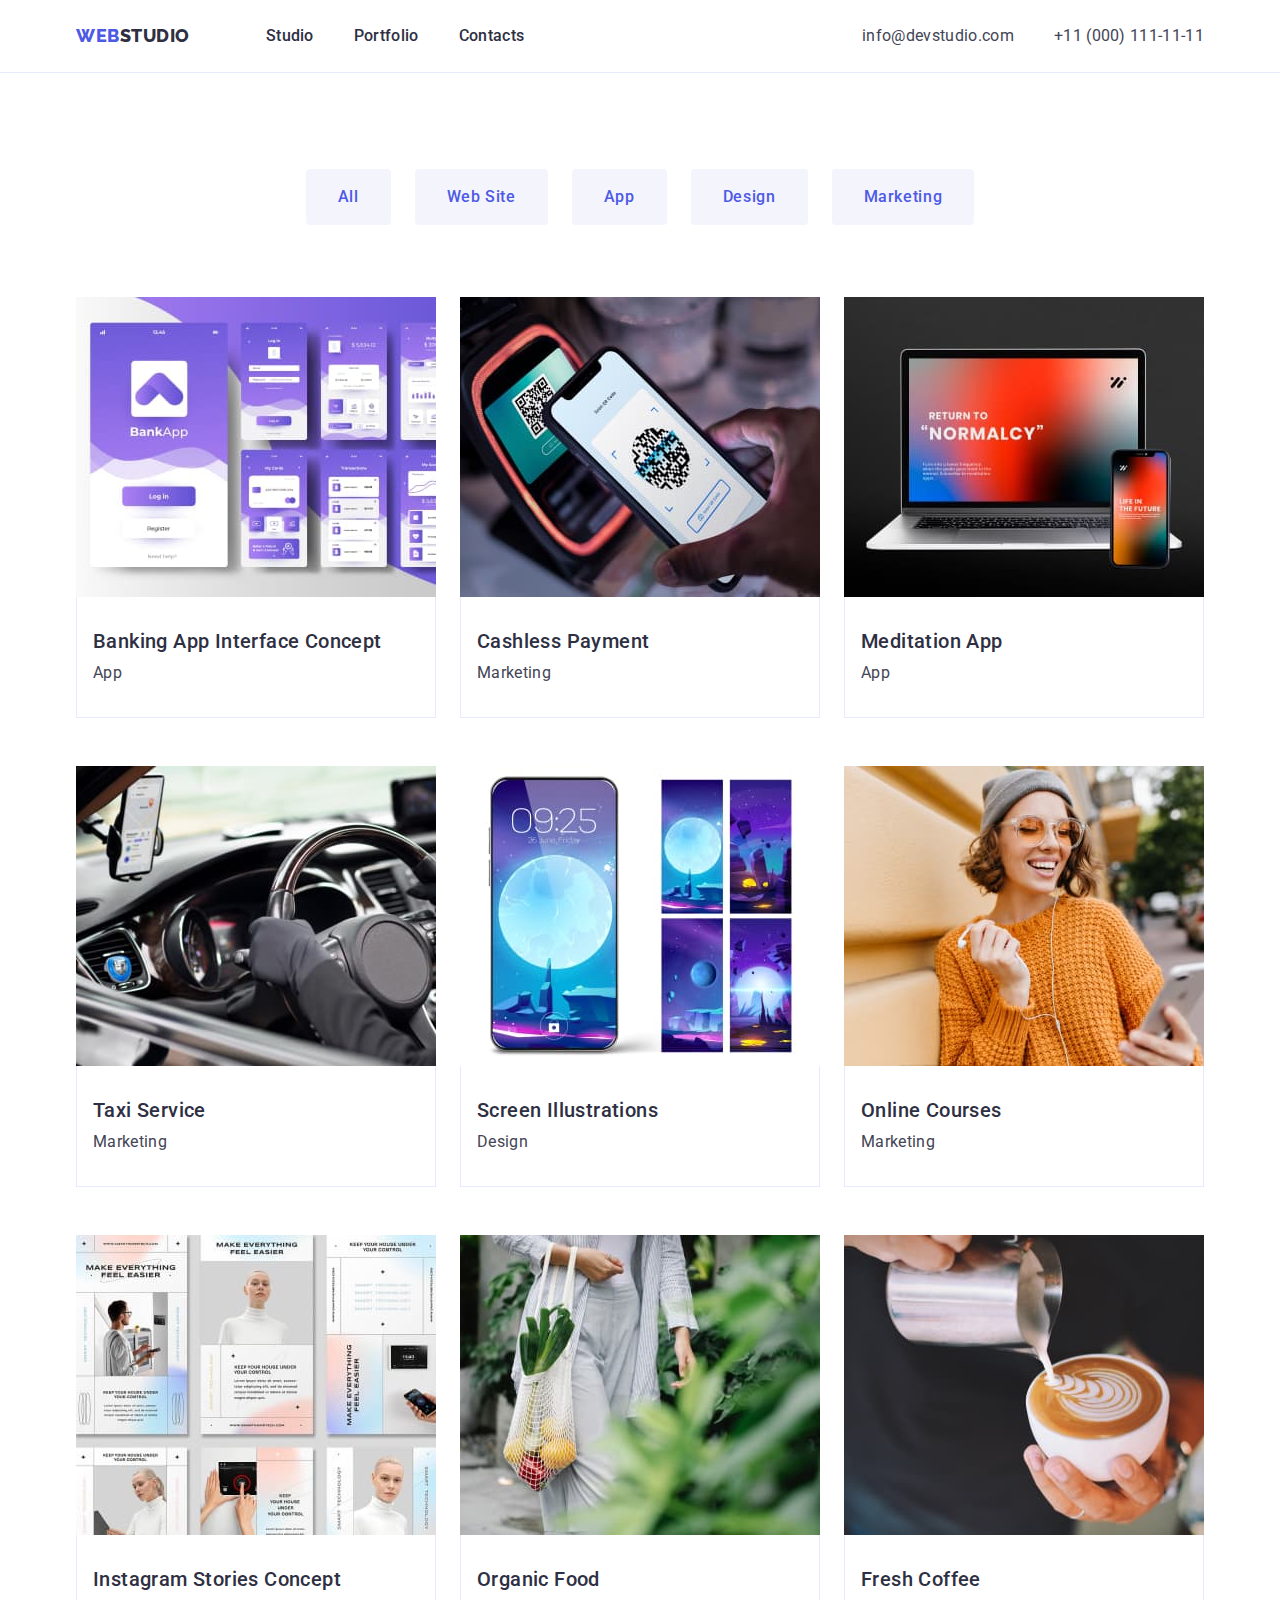
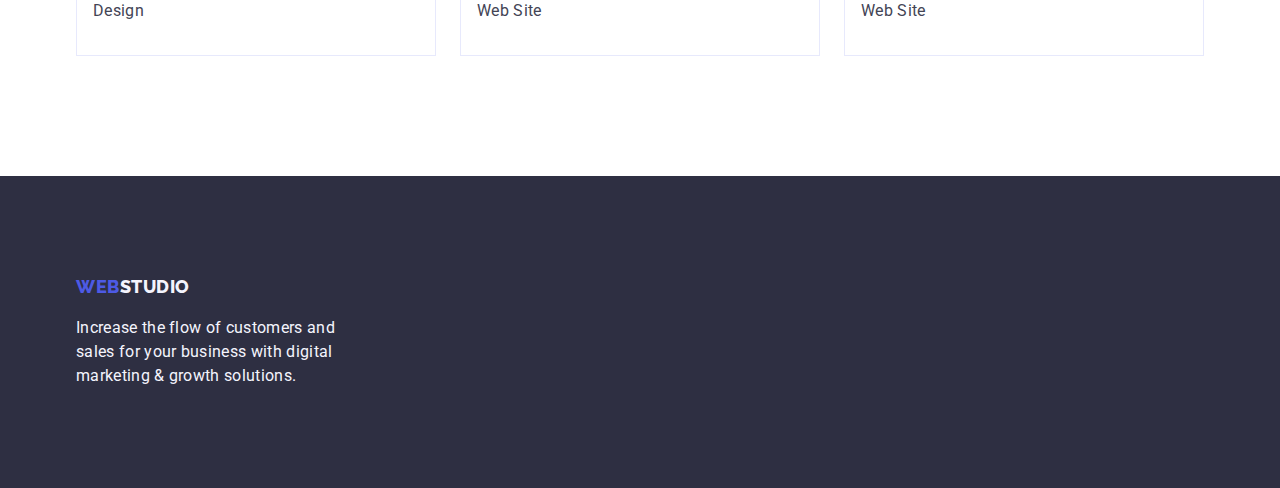
==== portfolio.html @ 350f28e0 "Initial commit" ====
<!DOCTYPE html>
<html lang="en">
  <head>
    <meta charset="UTF-8" />

    <meta http-equiv="X-UA-Compatible" content="IE=edge" />

    <meta name="viewport" content="width=device-width, initial-scale=1.0" />

    <title>Web Studio</title>

    <link rel="preconnect" href="https://fonts.googleapis.com" />

    <link rel="preconnect" href="https://fonts.gstatic.com" crossorigin />

    <link
      href="https://fonts.googleapis.com/css2?family=Raleway:wght@800&family=Roboto:wght@400;500;700;900&display=swap"
      rel="stylesheet"
    />

    <link
      rel="stylesheet"
      href="https://cdnjs.cloudflare.com/ajax/libs/modern-normalize/1.1.0/modern-normalize.css"
      integrity="sha512-Y0MM+V6ymRKN2zStTqzQ227DWhhp4Mzdo6gnlRnuaNCbc+YN/ZH0sBCLTM4M0oSy9c9VKiCvd4Jk44aCLrNS5Q=="
      crossorigin="anonymous"
      referrerpolicy="no-referrer"
    />

    <link rel="stylesheet" href="./css/styles.css" />
  </head>

  <!-- body -->

  <body>
    <!-- <header> -->

    <header class="header">
      <div class="container cont-nav">
        <nav>
          <a class="logo-link link" href="./index.html"
            >Web<span class="logo-part">Studio</span></a
          >

          <!-- navigation -->

          <ul class="menu list">
            <li class="menu-item">
              <a class="menu-link link" href="./index.html">Studio</a>
            </li>

            <li class="menu-item">
              <a class="menu-link link" href="./portfolio.html">Portfolio</a>
            </li>

            <li class="menu-item">
              <a class="menu-link link" href="">Contacts</a>
            </li>
          </ul>
        </nav>

        <!-- contacts -->

        <address class="contacts">
          <ul class="address-list list">
            <li class="menu-item">
              <a class="contact-unit link" href="mailto:info@devstudio.com"
                >info@devstudio.com</a
              >
            </li>

            <li class="menu-item">
              <a class="contact-unit link" href="tel:+110001111111"
                >+11 (000) 111-11-11</a
              >
            </li>
          </ul>
        </address>
      </div>
    </header>

    <!-- main -->

    <main>
      <section class="prtfl-section">
        <div class="container">
          <h1 hidden>Filters</h1>

          <!-- navigation buttons -->

          <ul class="list prtfl-list">
            <li class="prtfl-button">
              <button class="button" type="button">All</button>
            </li>
            <li class="prtfl-button">
              <button class="button" type="button">Web Site</button>
            </li>
            <li class="prtfl-button">
              <button class="button" type="button">App</button>
            </li>
            <li class="prtfl-button">
              <button class="button" type="button">Design</button>
            </li>
            <li class="prtfl-button">
              <button class="button" type="button">Marketing</button>
            </li>
          </ul>

          <!-- images -->

          <ul class="list net">
            <li>
              <a class="link" href="">
                <img
                  src="./images/img-prtfl-1.jpg"
                  alt="banking app interface"
                  width="360"
                  height="300"
                />

                <div class="prtfl-menu">
                  <h2 class="suptitle">Banking App Interface Concept</h2>
                  <p class="title-description">App</p>
                </div>
              </a>
            </li>

            <li>
              <a class="link" href=""
                ><img
                  src="./images/img-prtfl-2.jpg"
                  alt="cashless payment in action"
                  width="360"
                  height="300"
                />

                <div class="prtfl-menu">
                  <h2 class="suptitle">Cashless Payment</h2>
                  <p class="title-description">Marketing</p>
                </div>
              </a>
            </li>

            <li>
              <a class="link" href=""
                ><img
                  src="./images/img-prtfl-3.jpg"
                  alt="meditation app"
                  width="360"
                  height="300"
                />

                <div class="prtfl-menu">
                  <h2 class="suptitle">Meditation App</h2>
                  <p class="title-description">App</p>
                </div>
              </a>
            </li>

            <li>
              <a class="link" href=""
                ><img
                  src="./images/img-prtfl-4.jpg"
                  alt="car's cabin"
                  width="360"
                  height="300"
                />

                <div class="prtfl-menu">
                  <h2 class="suptitle">Taxi Service</h2>
                  <p class="title-description">Marketing</p>
                </div>
              </a>
            </li>

            <li>
              <a class="link" href=""
                ><img
                  src="./images/img-prtfl-5.jpg"
                  alt="mobile screen illustrations"
                  width="360"
                  height="300"
                />

                <div class="prtfl-menu">
                  <h2 class="suptitle">Screen Illustrations</h2>
                  <p class="title-description">Design</p>
                </div>
              </a>
            </li>

            <li>
              <a class="link" href=""
                ><img
                  src="./images/img-prtfl-6.jpg"
                  alt="woman video chatting"
                  width="360"
                  height="300"
                />

                <div class="prtfl-menu">
                  <h2 class="suptitle">Online Courses</h2>
                  <p class="title-description">Marketing</p>
                </div>
              </a>
            </li>

            <li>
              <a class="link" href=""
                ><img
                  src="./images/img-prtfl-7.jpg"
                  alt="instagram stories design concept"
                  width="360"
                  height="300"
                />

                <div class="prtfl-menu">
                  <h2 class="suptitle">Instagram Stories Concept</h2>
                  <p class="title-description">Design</p>
                </div>
              </a>
            </li>

            <li>
              <a class="link" href=""
                ><img
                  src="./images/img-prtfl-8.jpg"
                  alt="a bag of veggies"
                  width="360"
                  height="300"
                />

                <div class="prtfl-menu">
                  <h2 class="suptitle">Organic Food</h2>
                  <p class="title-description">Web Site</p>
                </div>
              </a>
            </li>

            <li>
              <a class="link" href="">
                <img
                  src="./images/img-prtfl-9.jpg"
                  alt="fresh coffee"
                  width="360"
                  height="300"
                />

                <div class="prtfl-menu">
                  <h2 class="suptitle">Fresh Coffee</h2>
                  <p class="title-description">Web Site</p>
                </div>
              </a>
            </li>
          </ul>
        </div>
      </section>
    </main>

    <!-- footer -->

    <footer class="footer">
      <div class="container">
        <div class="footer-content">
          <a class="logo-link link" href="./index.html"
            >Web<span class="logo-footer">Studio</span>
          </a>

          <p class="footer-title">
            Increase the flow of customers and sales for your business with
            digital marketing & growth solutions.
          </p>
        </div>
      </div>
    </footer>
  </body>
</html>
---- css/styles.css ----
:root {
  --primary-brand: #4d5ae5;
  --pressed-state: #404bbf;
  --dark: #2e2f42;
  --success: #31d0aa;
  --text: #434455;
  --subtle-Text: #8e8f99;
  --accent: #e7e9fc;
  --light: #f4f4fd;
  --modal-overlay: rgba(46, 47, 66, 0.4);
  --hero-background: rgba(46, 47, 66, 0.7);
  --white-background: #ffffff;
  --modal-background: #fcfcfc;
}

body {
  color: var(--text);
  background-color: var(--white-background);
  font-family: 'Roboto', sans-serif;
  font-size: 16px;
  line-height: 1.5;
  letter-spacing: 0.02em;
}

img {
  display: block;
  max-width: 100%;
  height: auto;
}

/*==================== style reset ==========================*/

p,
h1,
h2,
h3,
h4,
h5,
h6 {
  margin: 0;
}

ul {
  margin: 0;
  padding-left: 0;
}

.list {
  list-style: none;
}

.link {
  text-decoration: none;
}

button {
  cursor: pointer;
}

/*=================== /style reset ========================*/

/*==================== wrappers ========================*/

.container {
  width: 1158px;
  padding-left: 15px;
  padding-right: 15px;
  margin: 0 auto;
}

.header {
  border-bottom: 1px solid var(--accent);
}

.cont-nav {
  display: flex;
}

.cont-nav nav,
.cont-nav address {
  display: flex;
  align-items: center;
}

.logo-link {
  margin-right: 76px;
}

.menu {
  display: flex;
}

.menu-item:not(:last-child) {
  margin-right: 40px;
}

.menu-item {
  padding-top: 24px;
  padding-bottom: 24px;
}

.address-list {
  display: flex;
}

.contacts {
  margin-left: auto;
}

.second-section {
  padding-top: 120px;
}

.second-section-list {
  display: flex;
}

.second-section-list li:not(:last-child) {
  margin-right: 24px;
}

.suptitle {
  margin-bottom: 8px;
}

.third-section {
  padding-top: 120px;
  padding-bottom: 120px;
}

.third-section-list {
  display: flex;
}

.third-section-list li:not(:last-child) {
  margin-right: 24px;
}

.fourth-section {
  padding-top: 120px;
  padding-bottom: 120px;
}

.fourth-section-list {
  display: flex;
}

.fourth-section-list li:not(:last-child) {
  margin-right: 24px;
}

.team-member {
  padding-top: 32px;
  padding-bottom: 32px;
  text-align: center;
}

.subtitle {
  margin-bottom: 72px;
}

.footer-content {
  width: 294px;
}

/* portfolio wrappers */

.prtfl-section {
  padding-top: 96px;
  padding-bottom: 120px;
}

.prtfl-list {
  display: flex;
  justify-content: center;
  margin-bottom: 72px;
}

.prtfl-button:not(:last-child) {
  margin-right: 24px;
}

.net {
  display: flex;
  flex-wrap: wrap;
}

.net li {
  margin-right: 24px;
  margin-bottom: 48px;
}

.net li:nth-child(3n) {
  margin-right: 0;
}

.net li:nth-last-child(-n + 3) {
  margin-bottom: 0;
}

.prtfl-menu {
  border: 1px solid var(--accent);
  border-top: none;
  padding-top: 32px;
  padding-left: 16px;
  padding-bottom: 32px;
}

/*=================== /wrappers =======================*/

/* ================ logo ================ */

.logo-link {
  color: var(--primary-brand);
  font-family: 'Raleway', sans-serif;
  letter-spacing: 0.03em;
  font-weight: 800;
  font-size: 18px;
  line-height: 1.17;
  letter-spacing: 0.03em;
  text-transform: uppercase;
}

.logo-part {
  color: var(--dark);
  font-family: 'Raleway', sans-serif;
  letter-spacing: 0.03em;
  font-weight: 800;
  font-size: 18px;
  line-height: 1.17;
  letter-spacing: 0.03em;
  text-transform: uppercase;
}

.logo-footer {
  color: var(--light);
}

/* ================ /logo ================= */

/* ================ header ================ */

.menu-link {
  font-weight: 500;
  color: var(--dark);
}

.menu-link:hover,
.menu-link:focus {
  color: var(--pressed-state);
}

.contacts {
  font-style: normal;
}

.contact-unit {
  color: var(--text);
}

.contact-unit:hover,
.contact-unit:focus {
  color: var(--pressed-state);
}

/* ================ /header ================ */

/* ============== main(index.html) ================ */

.hero-section {
  display: block;
  padding-top: 188px;
  padding-bottom: 188px;
  text-align: center;
  background-color: var(--dark);
}

.hero-button {
  padding: 16px 32px;
  margin-top: 48px;
  border: none;
  border-radius: 4px;

  font-family: 'Roboto', sans-serif;
  font-weight: 500;
  font-size: 16px;
  line-height: 1.5;
  letter-spacing: 0.04em;
  color: var(--white-background);
  background: var(--primary-brand);
  cursor: pointer;
}

.hero-button:hover,
.hero-button:focus {
  color: var(--white-background);
  background-color: var(--pressed-state);
  border-color: var(--primary-brand);
}

.main-title {
  font-weight: 700;
  font-size: 56px;
  line-height: 1.07;
  text-align: center;
  letter-spacing: 0.02em;
  color: var(--white-background);
}

.subtitle {
  font-size: 36px;
  line-height: 1.11;
  text-align: center;
  letter-spacing: 0.02em;
  text-transform: capitalize;
  color: var(--dark);
}

.suptitle {
  font-weight: 500;
  font-size: 20px;
  line-height: 1.2;
  letter-spacing: 0.02em;
  color: var(--dark);
}

.title-description {
  font-size: 16px;
  line-height: 1.5;
  letter-spacing: 0.02em;
  color: var(--text);
}

.fourth-section {
  background-color: var(--light);
}

.fourth-section-item {
  background-color: var(--white-background);
}

/* ============== /main(index.html) ================ */

/* ===================== main(portfolio.html) =================== */

.button {
  padding: 16px 32px;
  border-radius: 4px;

  font-family: 'Roboto', sans-serif;
  font-weight: 500;
  font-size: 16px;
  line-height: 1.5;
  letter-spacing: 0.04em;
  background-color: var(--light);
  color: var(--primary-brand);
  border: var(--accent);
  cursor: pointer;
}

.button:hover,
.button:focus {
  background-color: var(--pressed-state);
  color: var(--white-background);
  border-color: var(--pressed-state);
}

/* ===================== main(portfolio.html) =================== */

/* ============ footer =========== */

.footer {
  padding-top: 100px;
  padding-bottom: 100px;

  background-color: var(--dark);
}
.footer-title {
  margin-top: 16px;
  color: var(--light);
}

/* ============ /footer =========== */
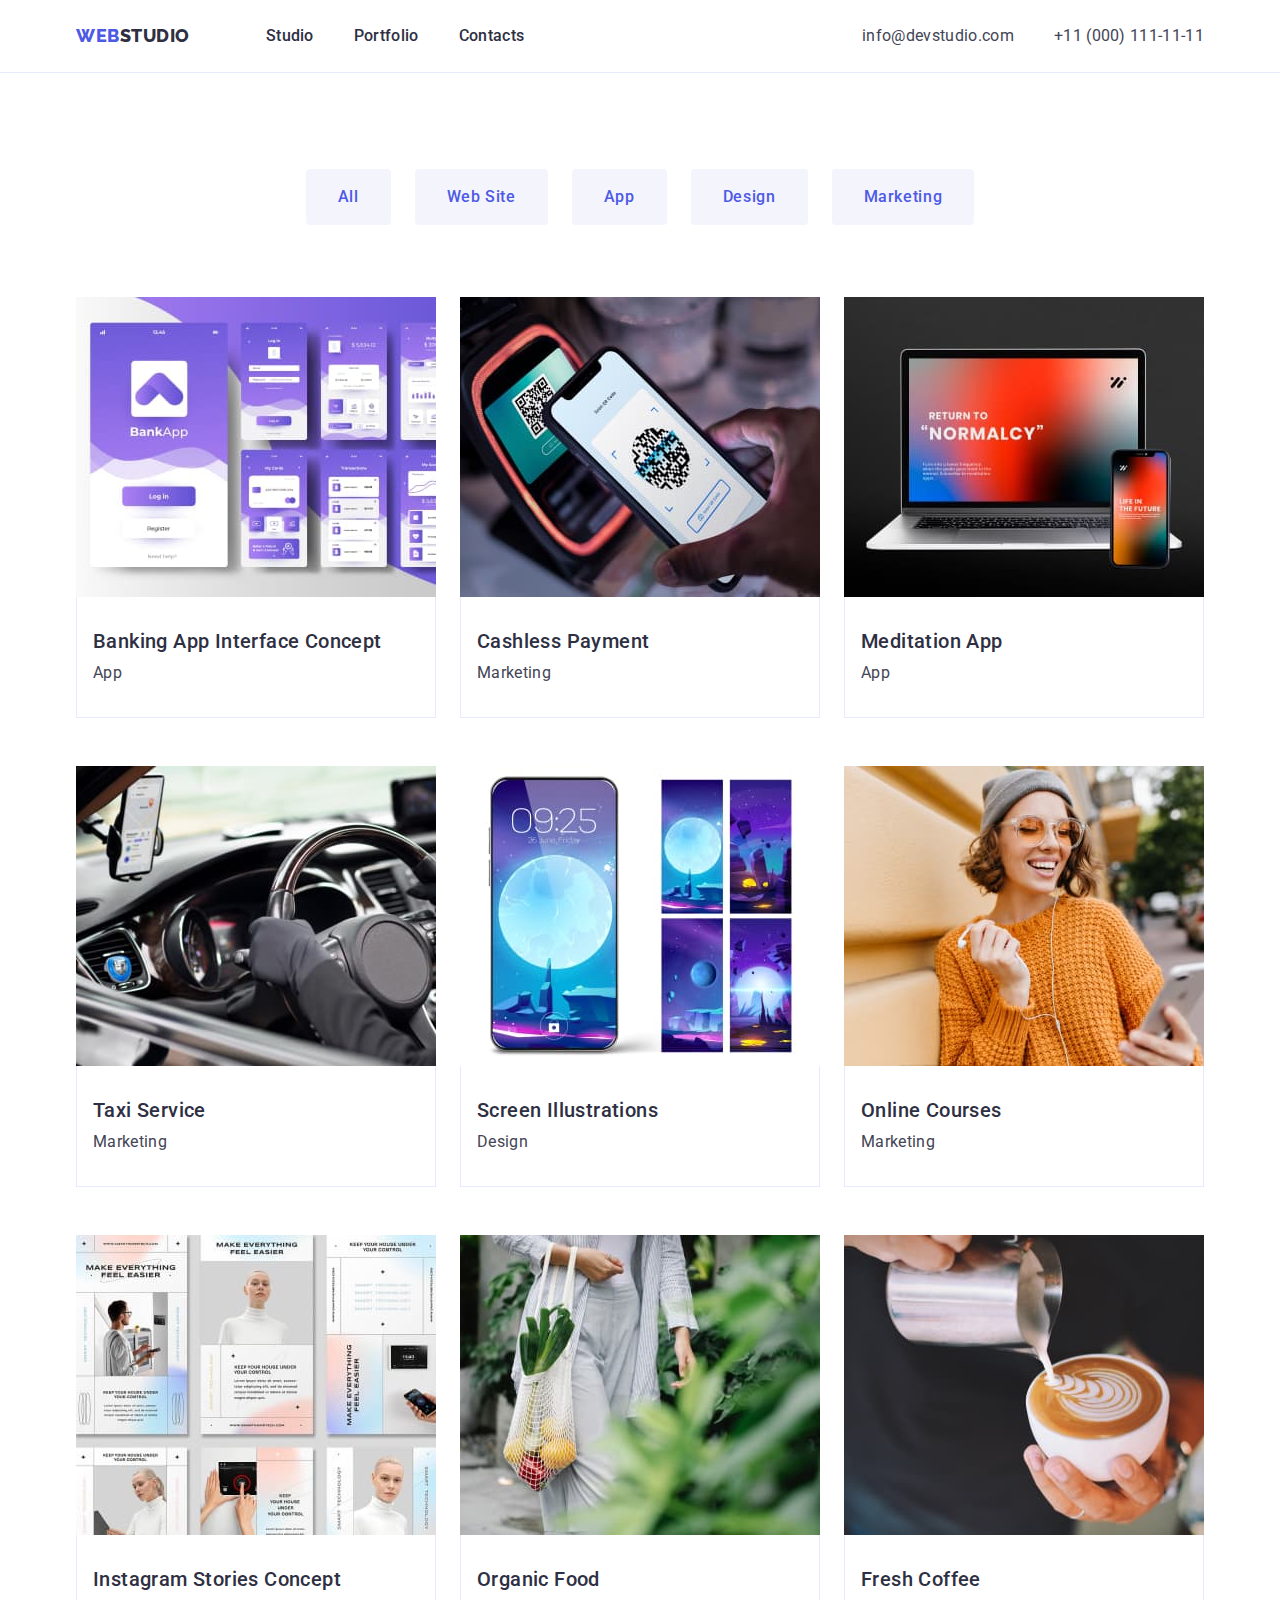
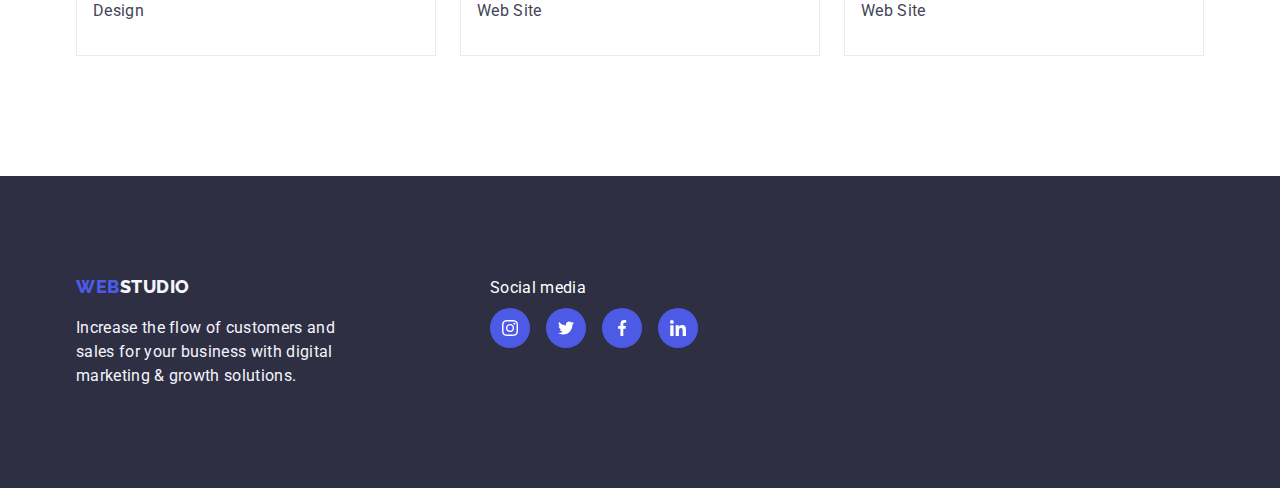
==== commit b8abf1b0: "added css" ====
--- a/portfolio.html
+++ b/portfolio.html
@@ -270,6 +270,39 @@
             digital marketing & growth solutions.
           </p>
         </div>
+        <div class="footer-soc-links">
+          <p class="footer-second-tittle">Social media</p>
+          <ul class="member-social-links list">
+            <li class="footer-social-link-item">
+              <a class="footer-social-link link" href="">
+                <svg class="social-link-icon" width="16" height="16">
+                  <use href="./images/symbol-defs.svg#icon-instagram"></use>
+                </svg>
+              </a>
+            </li>
+            <li class="footer-social-link-item">
+              <a class="footer-social-link link" href="">
+                <svg class="social-link-icon" width="16" height="16">
+                  <use href="./images/symbol-defs.svg#icon-twitter"></use>
+                </svg>
+              </a>
+            </li>
+            <li class="footer-social-link-item">
+              <a class="footer-social-link link" href="">
+                <svg class="social-link-icon" width="16" height="16">
+                  <use href="./images/symbol-defs.svg#icon-facebook"></use>
+                </svg>
+              </a>
+            </li>
+            <li class="footer-social-link-item">
+              <a class="footer-social-link link" href="">
+                <svg class="social-link-icon" width="16" height="16">
+                  <use href="./images/symbol-defs.svg#icon-linkedin"></use>
+                </svg>
+              </a>
+            </li>
+          </ul>
+        </div>
       </div>
     </footer>
   </body>
--- a/css/styles.css
+++ b/css/styles.css
@@ -8,7 +8,8 @@
   --accent: #e7e9fc;
   --light: #f4f4fd;
   --modal-overlay: rgba(46, 47, 66, 0.4);
-  --hero-background: rgba(46, 47, 66, 0.7);
+  --hero-background: linear-gradient
+    (rgba(46, 47, 66, 0.7), rgba(46, 47, 66, 0.7));
   --white-background: #ffffff;
   --modal-background: #fcfcfc;
 }
@@ -151,16 +152,14 @@
 
 .team-member {
   padding-top: 32px;
+  padding-right: 16px;
   padding-bottom: 32px;
+  padding-left: 16px;
   text-align: center;
 }
 
 .subtitle {
   margin-bottom: 72px;
-}
-
-.footer-content {
-  width: 294px;
 }
 
 /* portfolio wrappers */
@@ -268,6 +267,10 @@
 /* ============== main(index.html) ================ */
 
 .hero-section {
+  background-image: url(../images/dark-bg.png), url(../images/hero-bg.jpg);
+  background-repeat: no-repeat;
+  background-position: center;
+  background-size: cover;
   display: block;
   padding-top: 188px;
   padding-bottom: 188px;
@@ -331,12 +334,90 @@
   color: var(--text);
 }
 
+.icon-wrapper {
+  display: flex;
+  align-items: center;
+  justify-content: center;
+  width: 264px;
+  height: 112px;
+  border-radius: 4px;
+  background-color: var(--light);
+  margin-bottom: 8px;
+}
+
+.advances-icon {
+  width: 64px;
+  height: 64px;
+}
+
 .fourth-section {
   background-color: var(--light);
 }
 
 .fourth-section-item {
   background-color: var(--white-background);
+  border-bottom-left-radius: 4px;
+  border-bottom-right-radius: 4px;
+  box-shadow: 0px 1px 3px rgba(0, 0, 0, 0.12), 0px 1px 1px rgba(0, 0, 0, 0.14),
+    0px 2px 1px rgba(0, 0, 0, 0.2);
+}
+
+.member-social-links {
+  display: flex;
+  margin-top: 8px;
+}
+
+.social-link-item {
+  width: 40px;
+  height: 40px;
+}
+
+.social-link {
+  width: 100%;
+  height: 100%;
+  border-radius: 50%;
+  background-color: var(--primary-brand);
+  display: flex;
+  align-items: center;
+  justify-content: center;
+}
+
+.social-link-icon {
+  fill: #ffffff;
+}
+
+.social-link:hover,
+.social-link:focus {
+  background-color: var(--pressed-state);
+}
+
+.fifth-section {
+  padding-top: 120px;
+  padding-bottom: 120px;
+}
+
+.company-list {
+  display: flex;
+  align-items: center;
+  justify-content: center;
+}
+
+.company-list-item:not(:last-child) {
+  margin-right: 24px;
+}
+
+.company-logo {
+  display: flex;
+  align-items: center;
+  justify-content: center;
+  padding: 16px 32px;
+  border-radius: 4px;
+  border: 1px solid var(--subtle-Text);
+}
+
+.company-logo:hover,
+.company-logo:focus {
+  color: var(--pressed-state);
 }
 
 /* ============== /main(index.html) ================ */
@@ -372,12 +453,49 @@
 .footer {
   padding-top: 100px;
   padding-bottom: 100px;
-
   background-color: var(--dark);
 }
+
+.footer-content {
+  width: 414px;
+}
+
 .footer-title {
   margin-top: 16px;
+  margin-right: 120px;
   color: var(--light);
 }
 
+.footer-second-tittle {
+  color: var(--white-background);
+}
+
+.footer-social-link {
+  width: 100%;
+  height: 100%;
+  border-radius: 50%;
+  background-color: var(--primary-brand);
+  display: flex;
+  align-items: center;
+  justify-content: center;
+}
+
+.footer-social-link:hover,
+.footer-social-link:focus {
+  background-color: var(--success);
+}
+
+.footer-social-link-item {
+  width: 40px;
+  height: 40px;
+}
+
+.footer-social-link-item:not(:last-child) {
+  margin-right: 16px;
+}
+
+.footer .container {
+  display: flex;
+}
+
 /* ============ /footer =========== */
